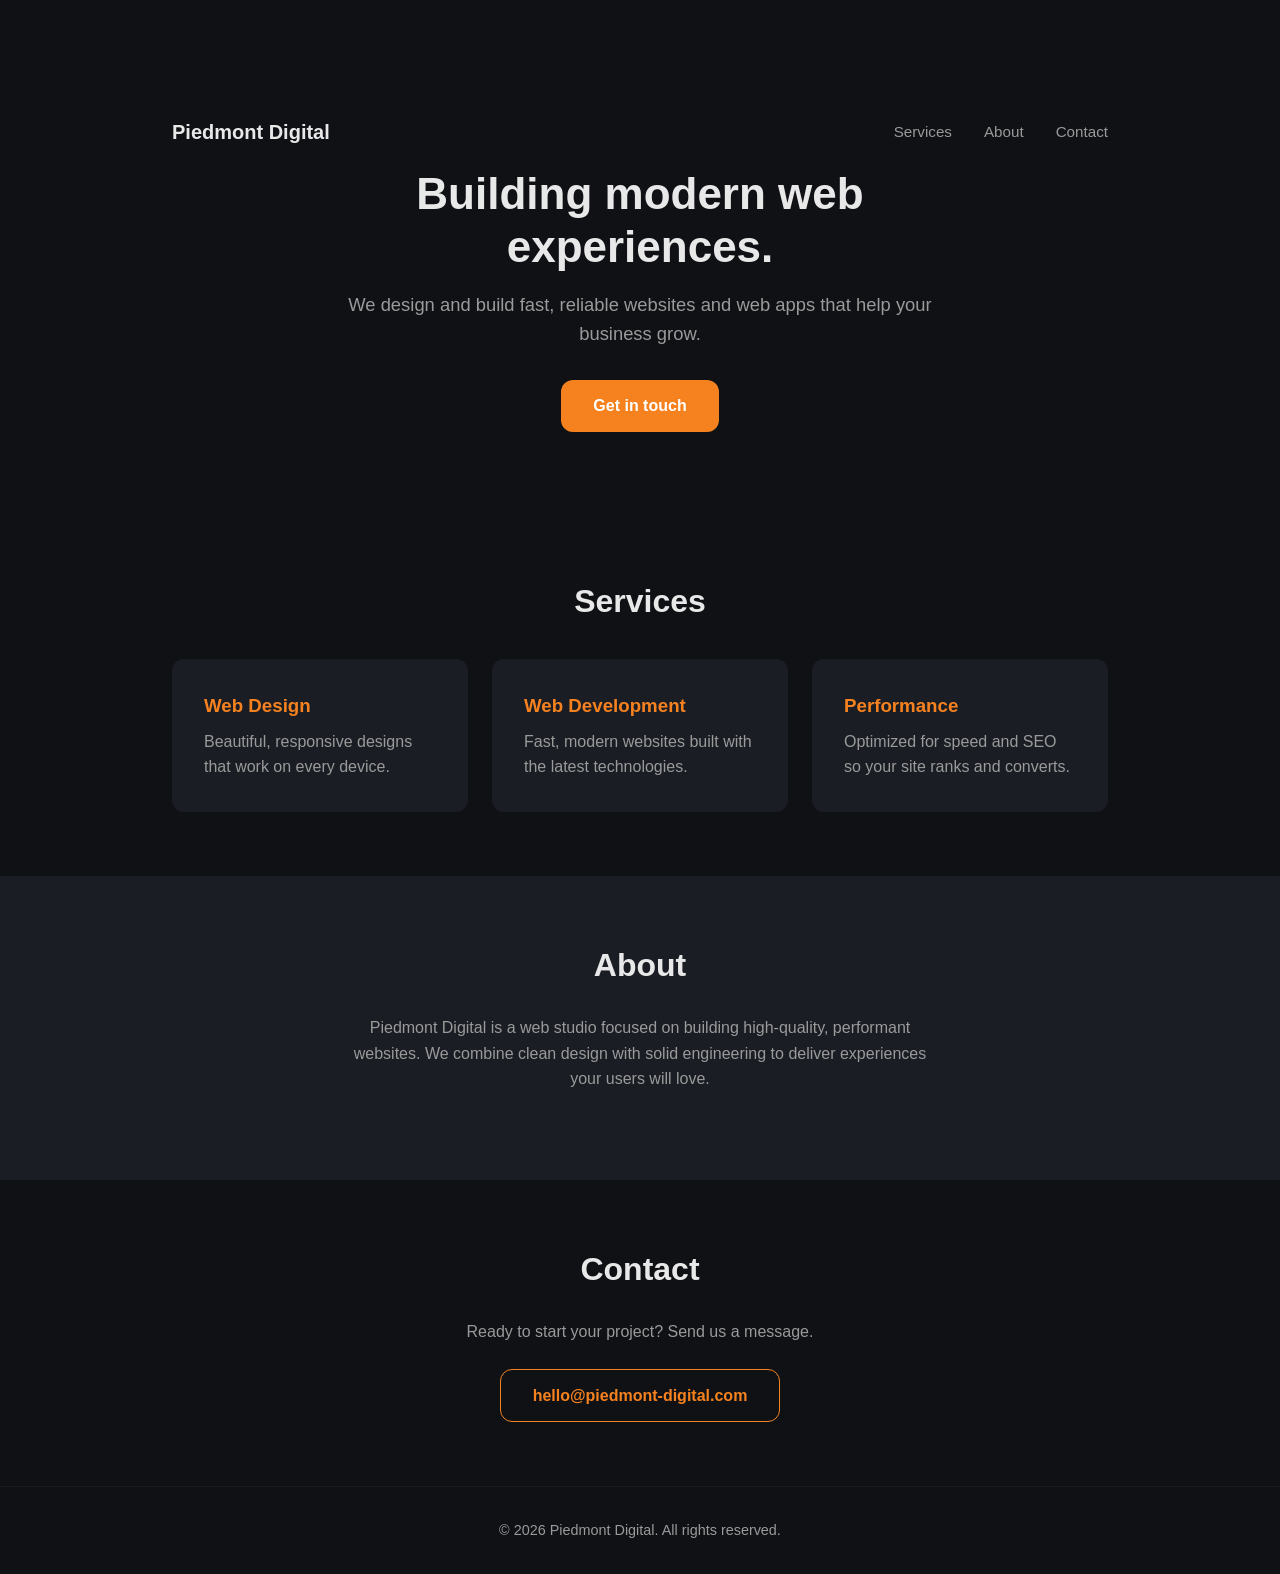
==== index.html @ fad7c316 "Initial commit from Lee" ====
<!DOCTYPE html>
<html lang="en">
<head>
  <meta charset="UTF-8" />
  <meta name="viewport" content="width=device-width, initial-scale=1.0" />
  <title>Piedmont Digital</title>
  <meta name="description" content="Piedmont Digital — building modern web experiences." />
  <link rel="stylesheet" href="styles.css" />
  <link rel="icon" href="favicon.svg" type="image/svg+xml" />
</head>
<body>
  <header class="hero">
    <nav class="nav">
      <a href="/" class="logo">Piedmont Digital</a>
      <ul class="nav-links">
        <li><a href="#services">Services</a></li>
        <li><a href="#about">About</a></li>
        <li><a href="#contact">Contact</a></li>
      </ul>
    </nav>
    <div class="hero-content">
      <h1>Building modern web experiences.</h1>
      <p>We design and build fast, reliable websites and web apps that help your business grow.</p>
      <a href="#contact" class="btn">Get in touch</a>
    </div>
  </header>

  <section id="services" class="section">
    <h2>Services</h2>
    <div class="cards">
      <div class="card">
        <h3>Web Design</h3>
        <p>Beautiful, responsive designs that work on every device.</p>
      </div>
      <div class="card">
        <h3>Web Development</h3>
        <p>Fast, modern websites built with the latest technologies.</p>
      </div>
      <div class="card">
        <h3>Performance</h3>
        <p>Optimized for speed and SEO so your site ranks and converts.</p>
      </div>
    </div>
  </section>

  <section id="about" class="section section-alt">
    <h2>About</h2>
    <p>Piedmont Digital is a web studio focused on building high-quality, performant websites. We combine clean design with solid engineering to deliver experiences your users will love.</p>
  </section>

  <section id="contact" class="section">
    <h2>Contact</h2>
    <p>Ready to start your project? Send us a message.</p>
    <a href="mailto:hello@piedmont-digital.com" class="btn btn-outline">hello@piedmont-digital.com</a>
  </section>

  <footer class="footer">
    <p>&copy; 2026 Piedmont Digital. All rights reserved.</p>
  </footer>

  <script src="script.js"></script>
</body>
</html>
---- styles.css ----
:root {
  --bg: #0f1115;
  --surface: #1a1d24;
  --text: #e8e8e8;
  --muted: #9a9a9a;
  --accent: #f6821f;
  --accent-hover: #e0731a;
  --radius: 12px;
  --max-width: 1000px;
}

* { margin: 0; padding: 0; box-sizing: border-box; }

body {
  font-family: -apple-system, BlinkMacSystemFont, 'Segoe UI', Roboto, Helvetica, Arial, sans-serif;
  background: var(--bg);
  color: var(--text);
  line-height: 1.6;
}

a { color: var(--accent); text-decoration: none; }

/* Nav */
.nav {
  display: flex;
  justify-content: space-between;
  align-items: center;
  padding: 1.25rem 2rem;
  max-width: var(--max-width);
  margin: 0 auto;
}
.logo { font-weight: 700; font-size: 1.25rem; color: var(--text); }
.nav-links { display: flex; gap: 2rem; list-style: none; }
.nav-links a { color: var(--muted); font-size: 0.95rem; transition: color 0.2s; }
.nav-links a:hover { color: var(--text); }

/* Hero */
.hero {
  text-align: center;
  padding: 6rem 2rem 5rem;
}
.hero-content { max-width: 600px; margin: 0 auto; }
.hero h1 { font-size: 2.75rem; font-weight: 800; margin-bottom: 1rem; line-height: 1.2; }
.hero p { font-size: 1.15rem; color: var(--muted); margin-bottom: 2rem; }

/* Buttons */
.btn {
  display: inline-block;
  padding: 0.8rem 2rem;
  background: var(--accent);
  color: #fff;
  border-radius: var(--radius);
  font-weight: 600;
  transition: background 0.2s;
}
.btn:hover { background: var(--accent-hover); }
.btn-outline {
  background: transparent;
  border: 1px solid var(--accent);
  color: var(--accent);
}
.btn-outline:hover { background: var(--accent); color: #fff; }

/* Sections */
.section {
  max-width: var(--max-width);
  margin: 0 auto;
  padding: 4rem 2rem;
  text-align: center;
}
.section-alt { background: var(--surface); max-width: none; }
.section h2 { font-size: 2rem; margin-bottom: 1.5rem; }
.section p { color: var(--muted); max-width: 600px; margin: 0 auto 1.5rem; }

/* Cards */
.cards {
  display: grid;
  grid-template-columns: repeat(auto-fit, minmax(250px, 1fr));
  gap: 1.5rem;
  margin-top: 2rem;
}
.card {
  background: var(--surface);
  padding: 2rem;
  border-radius: var(--radius);
  text-align: left;
}
.card h3 { margin-bottom: 0.5rem; color: var(--accent); }
.card p { text-align: left; margin: 0; }

/* Footer */
.footer {
  text-align: center;
  padding: 2rem;
  color: var(--muted);
  font-size: 0.9rem;
  border-top: 1px solid var(--surface);
}

/* Responsive */
@media (max-width: 600px) {
  .nav-links { gap: 1rem; }
  .hero h1 { font-size: 2rem; }
  .nav { flex-direction: column; gap: 1rem; }
}
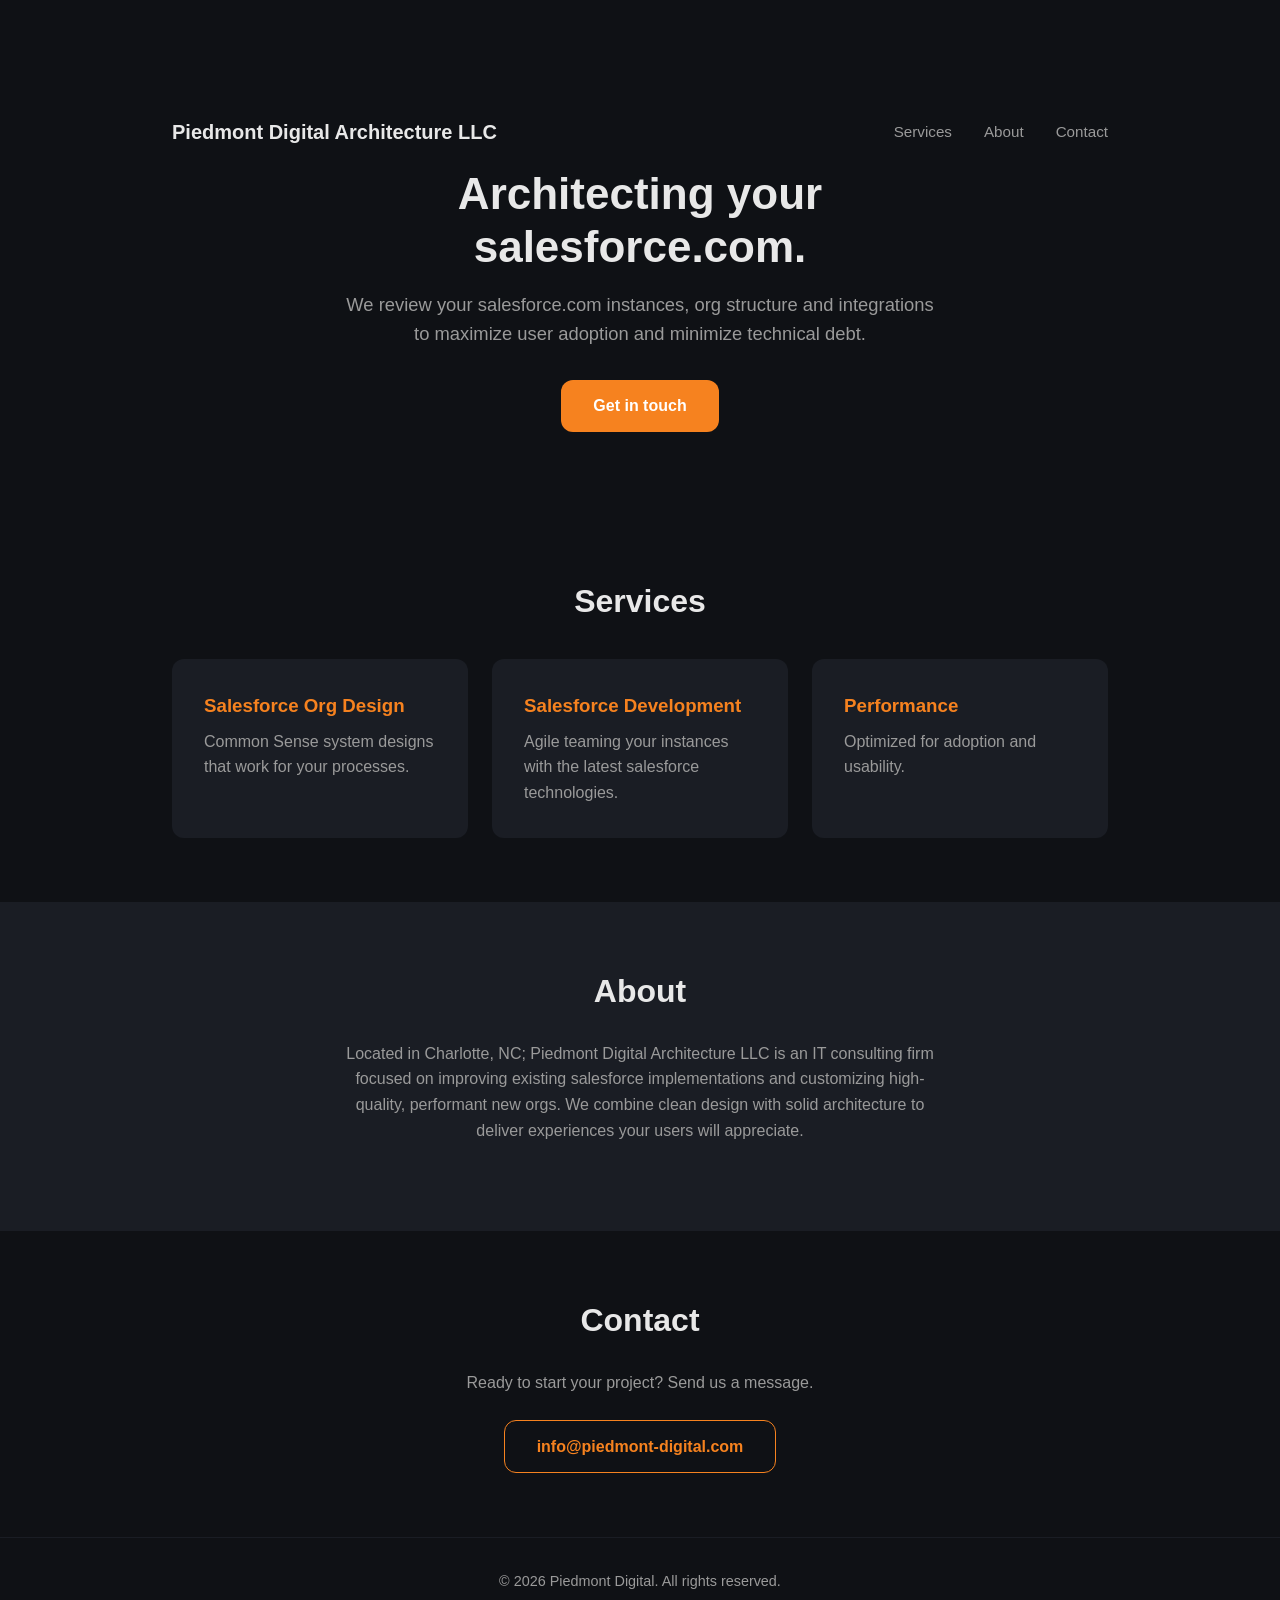
==== commit bb96de9f: "Added Gallows Subfolder" ====
--- a/index.html
+++ b/index.html
@@ -3,15 +3,15 @@
 <head>
   <meta charset="UTF-8" />
   <meta name="viewport" content="width=device-width, initial-scale=1.0" />
-  <title>Piedmont Digital</title>
-  <meta name="description" content="Piedmont Digital — building modern web experiences." />
+  <title>Piedmont Digital Architecture</title>
+  <meta name="description" content="Piedmont Digital Architecture LLC— Improving your Salesforce.com experiences." />
   <link rel="stylesheet" href="styles.css" />
   <link rel="icon" href="favicon.svg" type="image/svg+xml" />
 </head>
 <body>
   <header class="hero">
     <nav class="nav">
-      <a href="/" class="logo">Piedmont Digital</a>
+      <a href="/" class="logo">Piedmont Digital Architecture LLC</a>
       <ul class="nav-links">
         <li><a href="#services">Services</a></li>
         <li><a href="#about">About</a></li>
@@ -19,8 +19,8 @@
       </ul>
     </nav>
     <div class="hero-content">
-      <h1>Building modern web experiences.</h1>
-      <p>We design and build fast, reliable websites and web apps that help your business grow.</p>
+      <h1>Architecting your salesforce.com.</h1>
+      <p>We review your salesforce.com instances, org structure and integrations to maximize user adoption and minimize technical debt.</p>
       <a href="#contact" class="btn">Get in touch</a>
     </div>
   </header>
@@ -29,29 +29,29 @@
     <h2>Services</h2>
     <div class="cards">
       <div class="card">
-        <h3>Web Design</h3>
-        <p>Beautiful, responsive designs that work on every device.</p>
+        <h3>Salesforce Org Design</h3>
+        <p>Common Sense system designs that work for your processes.</p>
       </div>
       <div class="card">
-        <h3>Web Development</h3>
-        <p>Fast, modern websites built with the latest technologies.</p>
+        <h3>Salesforce Development</h3>
+        <p>Agile teaming your instances with the latest salesforce technologies.</p>
       </div>
       <div class="card">
         <h3>Performance</h3>
-        <p>Optimized for speed and SEO so your site ranks and converts.</p>
+        <p>Optimized for adoption and usability.</p>
       </div>
     </div>
   </section>
 
   <section id="about" class="section section-alt">
     <h2>About</h2>
-    <p>Piedmont Digital is a web studio focused on building high-quality, performant websites. We combine clean design with solid engineering to deliver experiences your users will love.</p>
+    <p>Located in Charlotte, NC;  Piedmont Digital Architecture LLC is an IT consulting firm focused on improving existing salesforce implementations and customizing high-quality, performant new orgs. We combine clean design with solid architecture to deliver experiences your users will appreciate.</p>
   </section>
 
   <section id="contact" class="section">
     <h2>Contact</h2>
     <p>Ready to start your project? Send us a message.</p>
-    <a href="mailto:hello@piedmont-digital.com" class="btn btn-outline">hello@piedmont-digital.com</a>
+    <a href="mailto:info@piedmont-digital.com" class="btn btn-outline">info@piedmont-digital.com</a>
   </section>
 
   <footer class="footer">
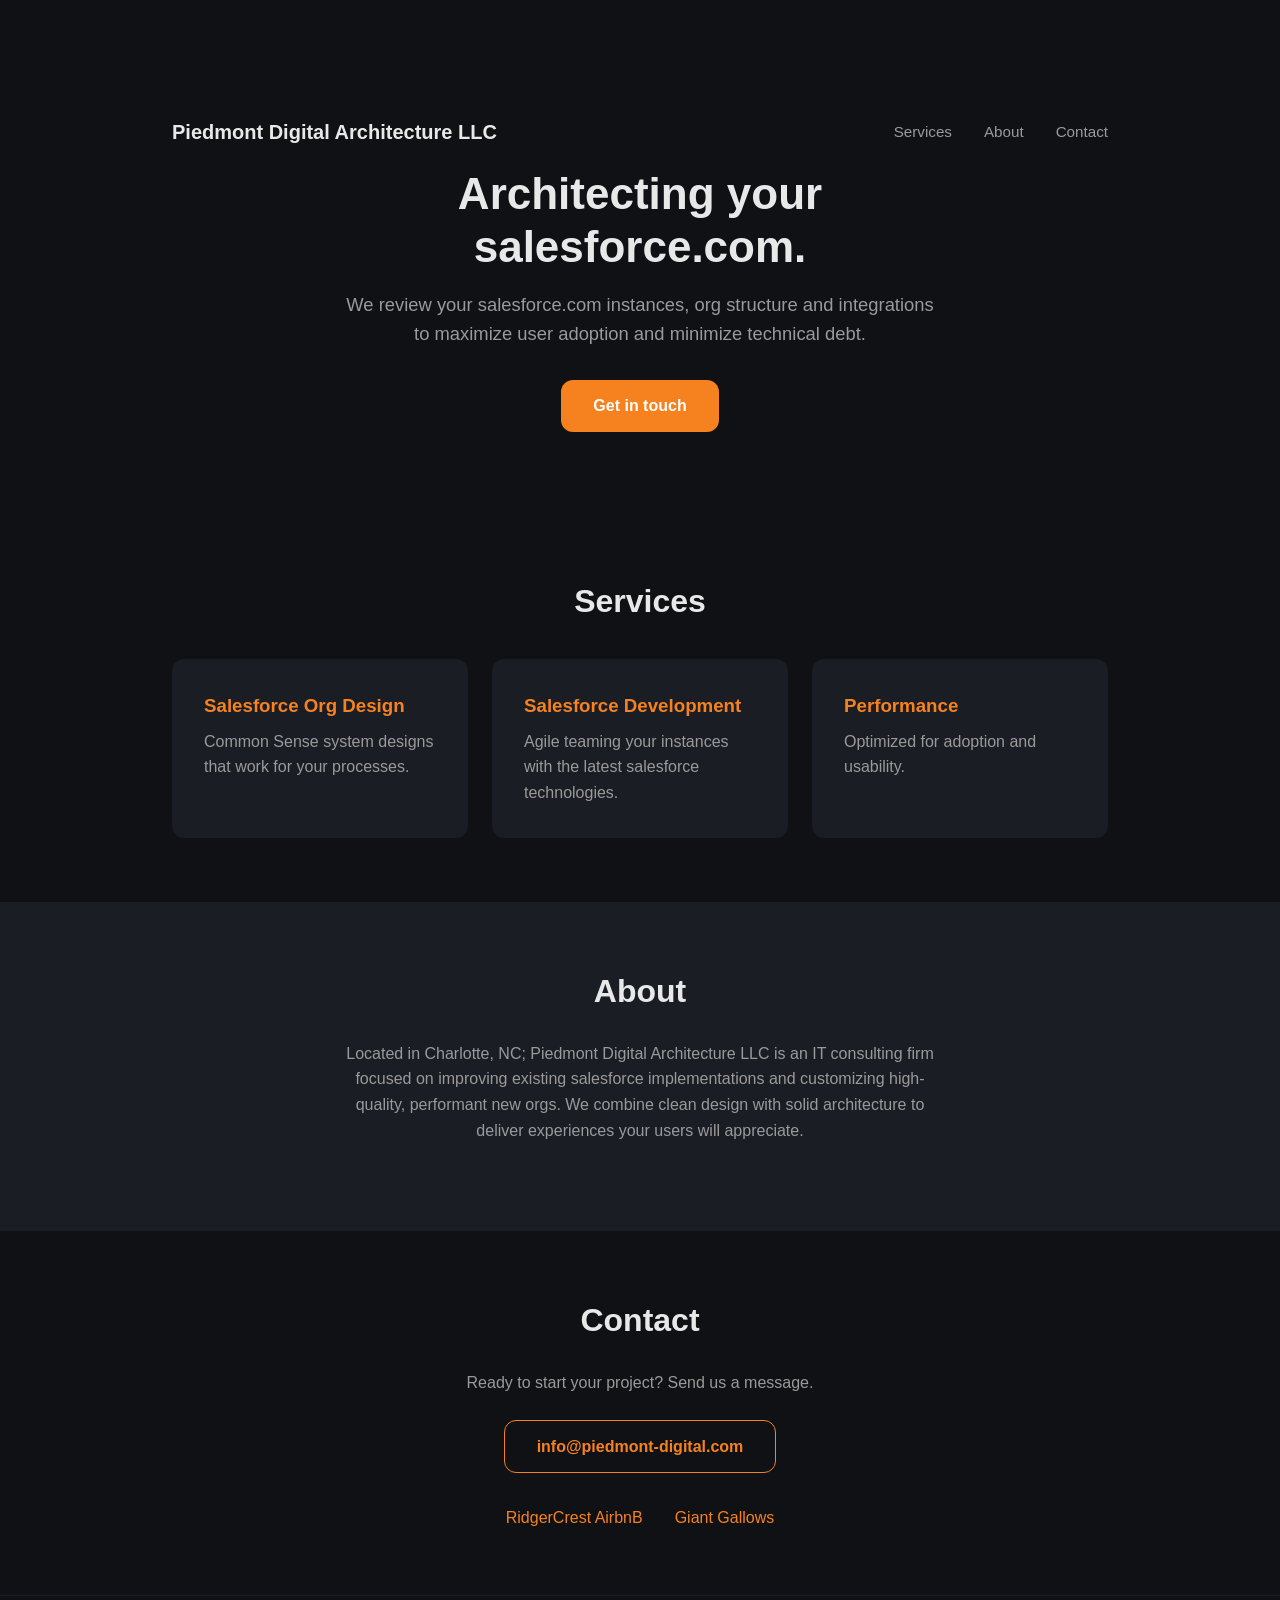
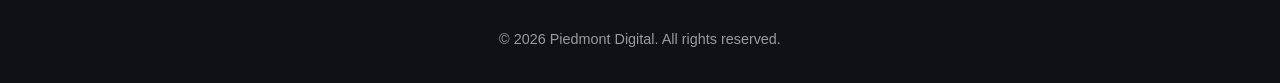
==== commit f950d62d: "added links to rigercrest and gallows" ====
--- a/index.html
+++ b/index.html
@@ -52,6 +52,10 @@
     <h2>Contact</h2>
     <p>Ready to start your project? Send us a message.</p>
     <a href="mailto:info@piedmont-digital.com" class="btn btn-outline">info@piedmont-digital.com</a>
+    <div class="site-links">
+      <a href="https://www.piedmont-digital.com/ridgercrest/">RidgerCrest AirbnB</a>
+      <a href="https://www.piedmont-digital.com/gallows/">Giant Gallows</a>
+    </div>
   </section>
 
   <footer class="footer">
--- a/styles.css
+++ b/styles.css
@@ -71,6 +71,7 @@
 .section-alt { background: var(--surface); max-width: none; }
 .section h2 { font-size: 2rem; margin-bottom: 1.5rem; }
 .section p { color: var(--muted); max-width: 600px; margin: 0 auto 1.5rem; }
+.site-links { display: flex; justify-content: center; gap: 2rem; margin-top: 2rem; }
 
 /* Cards */
 .cards {
